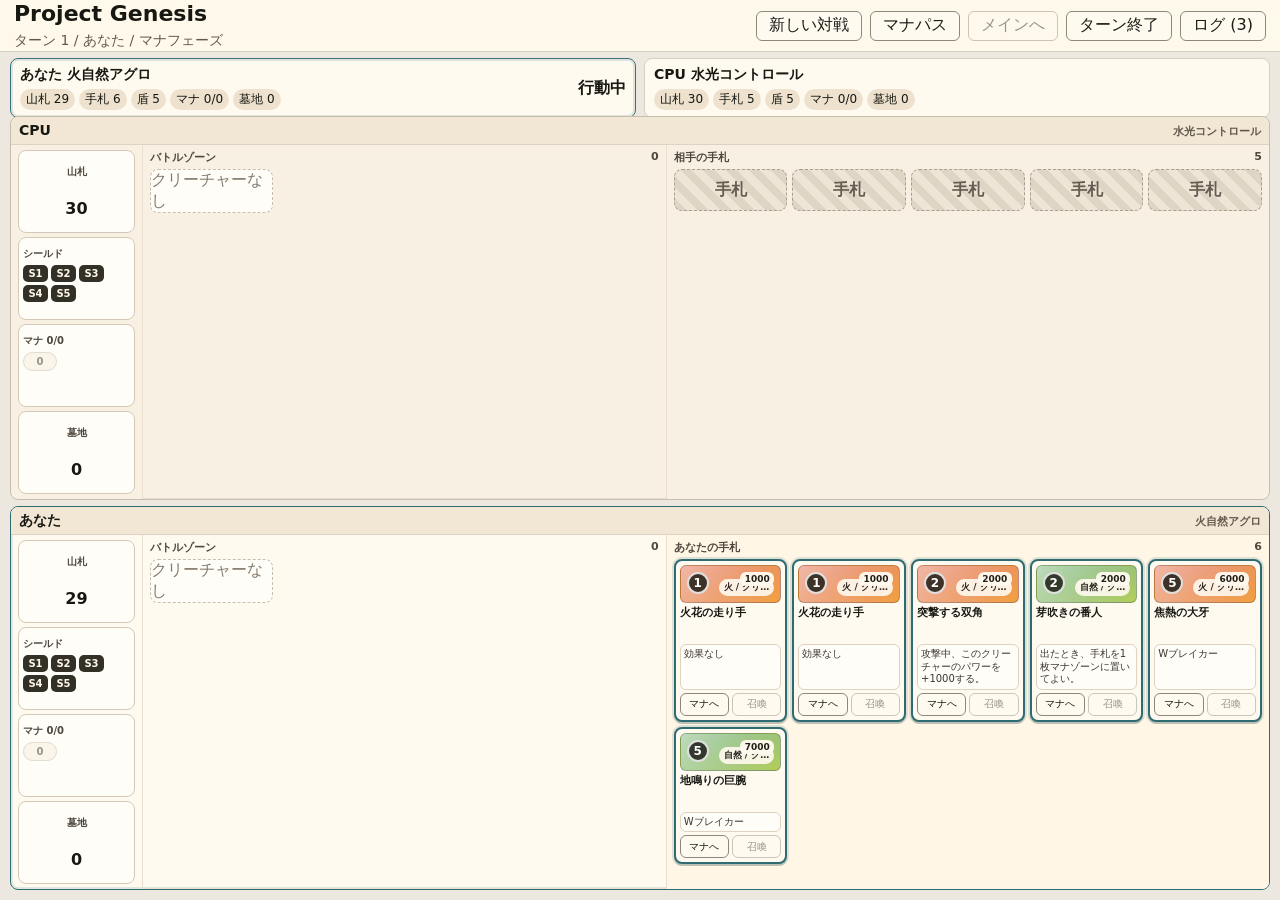
==== app/index.html @ 61343953 "Hide default log and restore attack buttons" ====
<!doctype html>
<html lang="ja">
  <head>
    <meta charset="utf-8" />
    <meta name="viewport" content="width=device-width, initial-scale=1" />
    <title>Project Genesis Prototype</title>
    <link rel="stylesheet" href="/app/styles.css" />
  </head>
  <body>
    <main class="app-shell">
      <header class="topbar">
        <div>
          <h1>Project Genesis</h1>
          <p id="game-status">読み込み中</p>
        </div>
        <div class="topbar-actions">
          <button id="new-game" type="button">新しい対戦</button>
          <button id="skip-mana" type="button">マナパス</button>
          <button id="next-phase" type="button">次のフェーズ</button>
          <button id="end-turn" type="button">ターン終了</button>
          <button id="expand-log" type="button">ログ</button>
        </div>
      </header>

      <section class="scoreboard" id="scoreboard"></section>

      <section class="battlefield" id="battlefield"></section>

    </main>

    <dialog id="choice-dialog">
      <form method="dialog">
        <h2 id="choice-title">選択</h2>
        <div id="choice-list" class="choice-list"></div>
        <menu>
          <button value="cancel">キャンセル</button>
        </menu>
      </form>
    </dialog>

    <dialog id="log-dialog">
      <form method="dialog">
        <h2>ログ</h2>
        <ol id="full-game-log" class="full-game-log"></ol>
        <menu>
          <button id="clear-log" type="button">消す</button>
          <button value="close">閉じる</button>
        </menu>
      </form>
    </dialog>

    <script type="module" src="/app/app.js"></script>
  </body>
</html>
---- app/styles.css ----
:root {
  color-scheme: light;
  font-family:
    "Segoe UI",
    "Yu Gothic UI",
    "Meiryo",
    system-ui,
    sans-serif;
  background: #ece8df;
  color: #171812;
}

* {
  box-sizing: border-box;
}

body {
  margin: 0;
  min-width: 320px;
  height: 100vh;
  overflow: hidden;
}

button {
  min-height: 30px;
  border: 1px solid #8e887b;
  border-radius: 6px;
  background: #fffaf0;
  color: #1c1b17;
  font: inherit;
  cursor: pointer;
}

button:hover {
  background: #efe5d3;
}

button:disabled {
  cursor: not-allowed;
  opacity: 0.45;
}

.app-shell {
  display: grid;
  grid-template-columns: minmax(0, 1fr);
  grid-template-rows: 52px 58px minmax(0, 1fr);
  grid-template-areas:
    "topbar"
    "score"
    "field";
  height: 100vh;
  overflow: hidden;
}

.topbar {
  grid-area: topbar;
  display: flex;
  align-items: center;
  justify-content: space-between;
  gap: 16px;
  padding: 8px 14px;
  border-bottom: 1px solid #d8d0c2;
  background: #fff9ec;
}

.topbar h1 {
  margin: 0;
  font-size: 22px;
  line-height: 1.2;
}

.topbar p {
  margin: 4px 0 0;
  color: #61594d;
  font-size: 14px;
}

.topbar-actions {
  display: flex;
  flex-wrap: wrap;
  gap: 8px;
  justify-content: flex-end;
}

.topbar-actions button {
  padding: 0 12px;
}

.scoreboard {
  grid-area: score;
  display: grid;
  grid-template-columns: repeat(2, minmax(0, 1fr));
  gap: 8px;
  padding: 6px 10px 0;
}

.player-summary {
  display: grid;
  grid-template-columns: 1fr auto;
  gap: 8px;
  align-items: center;
  padding: 7px 9px;
  border: 1px solid #d8d0c2;
  border-radius: 8px;
  background: #fffaf0;
}

.player-summary.active {
  border-color: #3f6f7a;
  box-shadow: inset 0 0 0 2px rgba(63, 111, 122, 0.16);
}

.player-summary h2 {
  margin: 0;
  font-size: 14px;
}

.stats {
  display: flex;
  flex-wrap: wrap;
  gap: 4px;
  margin-top: 5px;
}

.stat {
  padding: 2px 6px;
  border-radius: 999px;
  background: #eee2cf;
  font-size: 12px;
}

.battlefield {
  grid-area: field;
  min-height: 0;
  padding: 6px 10px 10px;
  overflow: hidden;
}

.game-table {
  display: grid;
  grid-template-columns: 1fr;
  grid-template-rows: minmax(0, 1fr) minmax(0, 1fr);
  height: 100%;
  min-height: 0;
  gap: 6px;
}

.duel-area {
  min-height: 0;
  display: grid;
  grid-template-columns: 132px minmax(0, 1fr) minmax(0, 1.15fr);
  grid-template-rows: 28px minmax(0, 1fr);
  border: 1px solid #c8bdab;
  border-radius: 8px;
  background: #fffaf0;
  overflow: hidden;
}

.duel-area.active {
  border-color: #2f6b72;
  box-shadow: inset 0 0 0 2px rgba(47, 107, 114, 0.14);
}

.duel-area.opponent {
  background: #f7f0e3;
}

.duel-area-header {
  grid-column: 1 / -1;
  display: flex;
  align-items: baseline;
  justify-content: space-between;
  gap: 8px;
  padding: 5px 8px;
  border-bottom: 1px solid #ded2c0;
  background: #f2e7d5;
}

.duel-area-header h2 {
  margin: 0;
  font-size: 14px;
}

.duel-area-header span {
  color: #61594d;
  font-size: 11px;
  font-weight: 700;
}

.zone-strip {
  display: grid;
  grid-template-columns: 1fr;
  grid-auto-rows: minmax(0, 1fr);
  gap: 4px;
  padding: 5px 7px;
  border-right: 1px solid #eadfce;
  border-bottom: 0;
}

.pile,
.shield-zone,
.mana-zone {
  min-height: 48px;
  padding: 4px;
  border: 1px solid #d6c8b6;
  border-radius: 8px;
  background: #fffdf8;
}

.pile {
  display: grid;
  place-items: center;
}

.pile strong,
.shield-zone strong,
.mana-zone strong {
  font-size: 10px;
  color: #4e473d;
}

.pile span {
  font-size: 16px;
  font-weight: 900;
}

.shield-row,
.mana-row {
  display: flex;
  flex-wrap: wrap;
  gap: 3px;
  margin-top: 4px;
}

.shield {
  min-width: 25px;
  padding: 3px 4px;
  border-radius: 5px;
  background: #323027;
  color: #fff7e8;
  font-size: 10px;
  font-weight: 900;
  text-align: center;
}

.shield.empty,
.mana-chip.empty {
  opacity: 0.45;
}

.mana-chip {
  max-width: 76px;
  min-width: 34px;
  padding: 3px 5px;
  border: 1px solid #bfb29e;
  border-radius: 999px;
  background: #f5ebd8;
  font-size: 10px;
  font-weight: 900;
  text-align: center;
  overflow: hidden;
  text-overflow: ellipsis;
  white-space: nowrap;
}

.mana-chip.tapped {
  background: #cabda9;
  color: #5e554a;
  transform: rotate(5deg);
}

.battle-lane,
.hand-lane {
  min-height: 0;
  padding: 5px 7px;
}

.battle-lane {
  min-width: 0;
  border-bottom: 1px solid #eadfce;
  border-right: 1px solid #eadfce;
}

.hand-lane {
  min-width: 0;
}

.human .hand-lane {
  background: #fff6e6;
}

.player-board {
  border: 1px solid #d8d0c2;
  border-radius: 8px;
  background: #fffaf0;
  overflow: hidden;
}

.player-board.active {
  border-color: #3f6f7a;
}

.board-header {
  display: flex;
  align-items: center;
  justify-content: space-between;
  gap: 12px;
  padding: 10px 12px;
  border-bottom: 1px solid #e4ded2;
  background: #f4ead8;
}

.board-header h2 {
  margin: 0;
  font-size: 18px;
}

.zone-grid {
  display: grid;
  grid-template-columns: minmax(0, 1.1fr) minmax(0, 1.3fr);
  gap: 12px;
  padding: 12px;
}

.zone {
  min-width: 0;
}

.zone.full {
  grid-column: 1 / -1;
}

.zone-title {
  display: flex;
  justify-content: space-between;
  gap: 8px;
  margin-bottom: 4px;
  color: #4e473d;
  font-size: 11px;
  font-weight: 700;
}

.card-row {
  display: grid;
  grid-template-columns: repeat(auto-fill, minmax(98px, 1fr));
  gap: 5px;
}

.card {
  display: flex;
  flex-direction: column;
  gap: 3px;
  min-height: 128px;
  padding: 4px;
  border: 2px solid #5d564b;
  border-radius: 8px;
  background: #fffaf0;
  box-shadow: 0 2px 0 rgba(36, 32, 26, 0.18);
}

.card.ready {
  border-color: #2f6b72;
  box-shadow:
    0 0 0 2px rgba(47, 107, 114, 0.16),
    0 2px 0 rgba(36, 32, 26, 0.18);
}

.card.attackable {
  cursor: grab;
}

.card.attackable:hover {
  border-color: #b26a22;
}

.card.attackable:active {
  cursor: grabbing;
}

.drop-player {
  outline-offset: -3px;
}

.drop-creature {
  outline: 2px dashed rgba(178, 106, 34, 0.38);
  outline-offset: -4px;
}

.card.selected {
  border-color: #b26a22;
  box-shadow:
    0 0 0 3px rgba(178, 106, 34, 0.2),
    0 2px 0 rgba(36, 32, 26, 0.18);
}

.card.flash,
.mana-chip.flash {
  animation: flash-pop 900ms ease-out;
}

.flash-zone {
  animation: flash-zone 900ms ease-out;
}

@keyframes flash-pop {
  0% {
    box-shadow:
      0 0 0 4px rgba(255, 190, 90, 0.72),
      0 2px 0 rgba(36, 32, 26, 0.18);
    transform: translateY(-2px);
  }
  100% {
    box-shadow: 0 2px 0 rgba(36, 32, 26, 0.18);
    transform: translateY(0);
  }
}

@keyframes flash-zone {
  0% {
    box-shadow: inset 0 0 0 4px rgba(255, 190, 90, 0.62);
  }
  100% {
    box-shadow: inset 0 0 0 0 rgba(255, 190, 90, 0);
  }
}

.card.tapped {
  transform: rotate(2deg);
  background: #e8dfcf;
}

.card.asleep {
  border-style: dashed;
}

.card-visual {
  position: relative;
  min-height: 38px;
  border-radius: 6px;
  border: 1px solid rgba(0, 0, 0, 0.22);
  overflow: hidden;
  background:
    linear-gradient(135deg, rgba(255, 255, 255, 0.5), rgba(255, 255, 255, 0)),
    #ded4c2;
}

.card-visual.fire {
  background:
    linear-gradient(135deg, rgba(255, 244, 228, 0.65), rgba(255, 244, 228, 0)),
    linear-gradient(150deg, #d84b37, #f2a23f);
}

.card-visual.nature {
  background:
    linear-gradient(135deg, rgba(246, 255, 232, 0.7), rgba(246, 255, 232, 0)),
    linear-gradient(150deg, #3f8d58, #b6cf5a);
}

.card-visual.water {
  background:
    linear-gradient(135deg, rgba(235, 250, 255, 0.75), rgba(235, 250, 255, 0)),
    linear-gradient(150deg, #2879b9, #76c4dc);
}

.card-visual.light {
  background:
    linear-gradient(135deg, rgba(255, 255, 245, 0.85), rgba(255, 255, 245, 0)),
    linear-gradient(150deg, #d6b94d, #fff1a3);
}

.cost-orb {
  position: absolute;
  top: 6px;
  left: 6px;
  width: 22px;
  height: 22px;
  display: grid;
  place-items: center;
  border: 2px solid rgba(255, 255, 255, 0.84);
  border-radius: 50%;
  background: rgba(23, 24, 18, 0.82);
  color: #fff;
  font-size: 12px;
  font-weight: 900;
}

.card-type {
  position: absolute;
  right: 6px;
  bottom: 6px;
  padding: 2px 5px;
  border-radius: 999px;
  background: rgba(255, 250, 240, 0.9);
  color: #29231d;
  font-size: 9px;
  font-weight: 800;
  max-width: calc(100% - 44px);
  overflow: hidden;
  text-overflow: ellipsis;
  white-space: nowrap;
}

.power-box,
.spell-mark {
  position: absolute;
  right: 6px;
  top: 6px;
  min-width: 34px;
  padding: 2px 4px;
  border-radius: 6px;
  background: rgba(255, 250, 240, 0.94);
  color: #211d18;
  font-size: 9px;
  font-weight: 900;
  text-align: center;
}

.card-back {
  min-height: 42px;
  display: grid;
  place-items: center;
  border: 1px dashed #a79f92;
  border-radius: 8px;
  background:
    repeating-linear-gradient(45deg, #dfd5c4 0 8px, #eee5d7 8px 16px);
  color: #655d52;
  font-weight: 700;
}

.card-name {
  min-height: 18px;
  font-size: 11px;
  font-weight: 800;
  line-height: 1.2;
}

.card-status {
  min-height: 14px;
  display: flex;
  flex-wrap: wrap;
  gap: 4px;
}

.card-status span {
  padding: 1px 4px;
  border-radius: 999px;
  background: #2f6b72;
  color: #fff;
  font-size: 9px;
  font-weight: 800;
}

.card-meta {
  display: flex;
  flex-wrap: wrap;
  gap: 4px;
}

.badge {
  padding: 2px 6px;
  border-radius: 999px;
  background: #e9decc;
  font-size: 11px;
}

.badge.fire {
  background: #f6c5b6;
}

.badge.nature {
  background: #cfe5bd;
}

.badge.water {
  background: #c6def1;
}

.badge.light {
  background: #eee6b4;
}

.card-text {
  flex: 1;
  color: #3b352d;
  font-size: 10px;
  line-height: 1.25;
  padding: 3px;
  border: 1px solid #ded2c0;
  border-radius: 6px;
  background: #fffdf8;
}

.card-actions {
  display: grid;
  grid-template-columns: repeat(auto-fit, minmax(44px, 1fr));
  gap: 3px;
}

.card-actions button {
  min-height: 23px;
  padding: 0 4px;
  font-size: 10px;
}

.compact-zone {
  display: flex;
  flex-wrap: wrap;
  gap: 6px;
}

.mini-card {
  min-width: 54px;
  min-height: 42px;
  display: grid;
  place-items: center;
  padding: 5px;
  border: 1px solid #bdb4a4;
  border-radius: 6px;
  background: #fff8e9;
  font-size: 11px;
  text-align: center;
}

.mini-card.tapped {
  background: #ded6c8;
  transform: rotate(4deg);
}

.empty-zone {
  min-height: 40px;
  display: grid;
  place-items: center;
  border: 1px dashed #cabda9;
  border-radius: 8px;
  color: #84796a;
  background: #fffdf8;
}

dialog {
  width: min(620px, calc(100vw - 24px));
  border: 1px solid #bdb4a4;
  border-radius: 8px;
  padding: 16px;
  background: #fffaf0;
}

dialog::backdrop {
  background: rgba(28, 27, 23, 0.35);
}

dialog h2 {
  margin: 0 0 12px;
}

.full-game-log {
  max-height: min(60vh, 520px);
  margin: 0;
  padding: 12px 12px 12px 32px;
  overflow: auto;
  border: 1px solid #ded2c0;
  border-radius: 8px;
  background: #fffdf8;
  font-size: 13px;
  line-height: 1.5;
}

.full-game-log li {
  margin-bottom: 8px;
}

.choice-list {
  display: grid;
  gap: 8px;
}

.choice-list button {
  min-height: 44px;
  padding: 8px 10px;
  text-align: left;
}

menu {
  display: flex;
  justify-content: flex-end;
  margin: 16px 0 0;
  padding: 0;
}

@media (max-width: 980px) {
  .app-shell {
    grid-template-columns: 1fr;
    grid-template-areas:
      "topbar"
      "score"
      "field";
  }

  .zone-strip,
  .game-table {
    grid-template-columns: 1fr;
  }
}

@media (max-width: 720px) {
  .topbar {
    align-items: flex-start;
    flex-direction: column;
  }

  .scoreboard,
  .zone-grid {
    grid-template-columns: 1fr;
  }
}
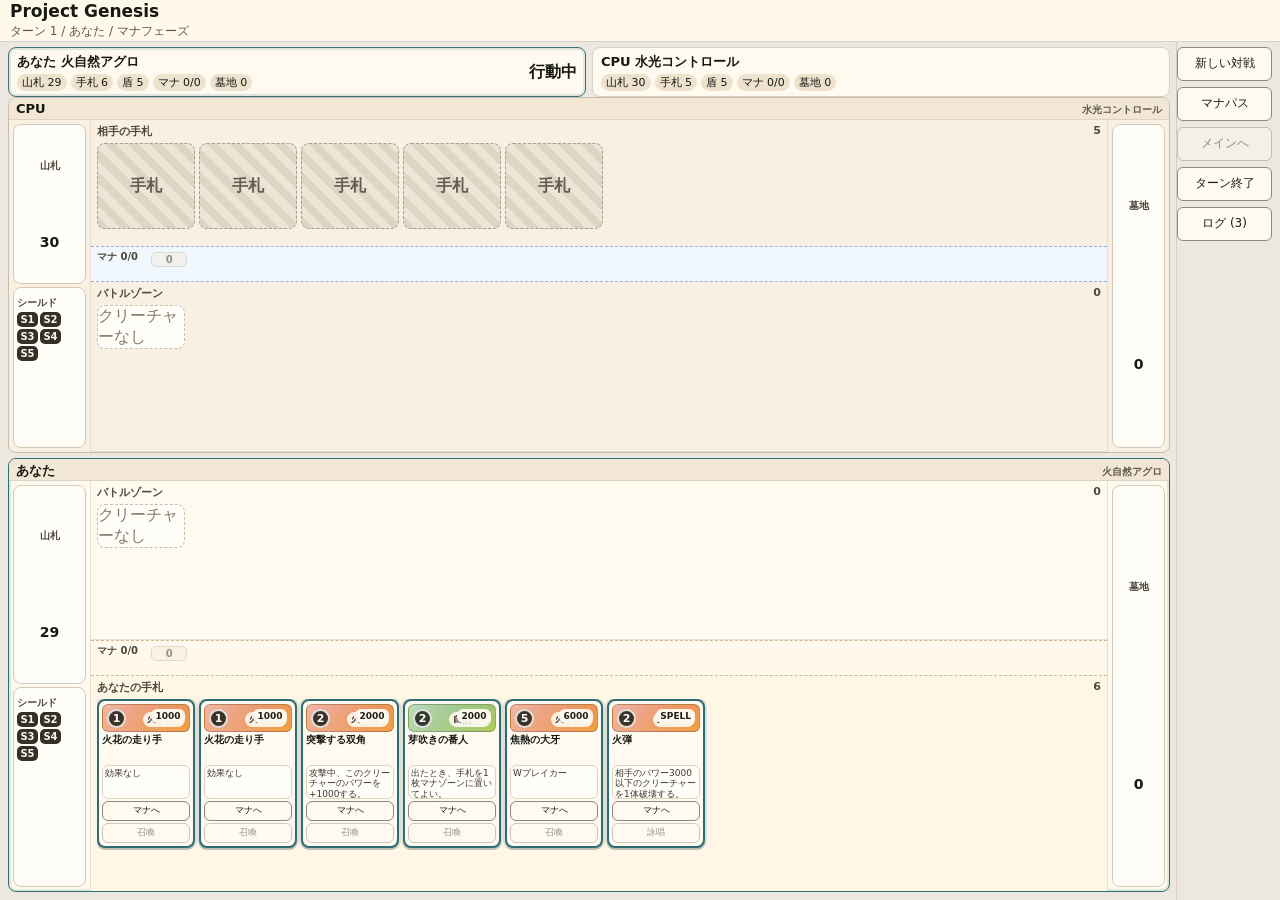
==== commit e87a2be7: "Move action controls to side panel" ====
--- a/app/index.html
+++ b/app/index.html
@@ -13,19 +13,19 @@
           <h1>Project Genesis</h1>
           <p id="game-status">読み込み中</p>
         </div>
-        <div class="topbar-actions">
-          <button id="new-game" type="button">新しい対戦</button>
-          <button id="skip-mana" type="button">マナパス</button>
-          <button id="next-phase" type="button">次のフェーズ</button>
-          <button id="end-turn" type="button">ターン終了</button>
-          <button id="expand-log" type="button">ログ</button>
-        </div>
       </header>
 
       <section class="scoreboard" id="scoreboard"></section>
 
+      <aside class="topbar-actions" aria-label="ゲーム操作">
+        <button id="new-game" type="button">新しい対戦</button>
+        <button id="skip-mana" type="button">マナパス</button>
+        <button id="next-phase" type="button">次のフェーズ</button>
+        <button id="end-turn" type="button">ターン終了</button>
+        <button id="expand-log" type="button">ログ</button>
+      </aside>
+
       <section class="battlefield" id="battlefield"></section>
-
     </main>
 
     <dialog id="choice-dialog">
--- a/app/styles.css
+++ b/app/styles.css
@@ -17,12 +17,12 @@
 body {
   margin: 0;
   min-width: 320px;
-  height: 100vh;
-  overflow: hidden;
+  min-height: 100vh;
+  overflow: auto;
 }
 
 button {
-  min-height: 30px;
+  min-height: 26px;
   border: 1px solid #8e887b;
   border-radius: 6px;
   background: #fffaf0;
@@ -42,13 +42,14 @@
 
 .app-shell {
   display: grid;
-  grid-template-columns: minmax(0, 1fr);
-  grid-template-rows: 52px 58px minmax(0, 1fr);
+  grid-template-columns: minmax(0, 1fr) 104px;
+  grid-template-rows: 42px 50px minmax(0, 1fr);
   grid-template-areas:
-    "topbar"
-    "score"
-    "field";
+    "topbar topbar"
+    "score controls"
+    "field controls";
   height: 100vh;
+  min-height: 640px;
   overflow: hidden;
 }
 
@@ -56,42 +57,49 @@
   grid-area: topbar;
   display: flex;
   align-items: center;
-  justify-content: space-between;
-  gap: 16px;
-  padding: 8px 14px;
+  justify-content: flex-start;
+  gap: 10px;
+  padding: 5px 10px;
   border-bottom: 1px solid #d8d0c2;
   background: #fff9ec;
 }
 
 .topbar h1 {
   margin: 0;
-  font-size: 22px;
+  font-size: 17px;
   line-height: 1.2;
 }
 
 .topbar p {
-  margin: 4px 0 0;
+  margin: 1px 0 0;
   color: #61594d;
-  font-size: 14px;
+  font-size: 12px;
 }
 
 .topbar-actions {
-  display: flex;
-  flex-wrap: wrap;
-  gap: 8px;
-  justify-content: flex-end;
+  grid-area: controls;
+  display: flex;
+  flex-direction: column;
+  gap: 6px;
+  align-self: stretch;
+  padding: 5px 8px 8px 0;
+  border-left: 1px solid #d8d0c2;
 }
 
 .topbar-actions button {
-  padding: 0 12px;
+  width: 100%;
+  min-height: 34px;
+  padding: 0 6px;
+  font-size: 12px;
+  line-height: 1.15;
 }
 
 .scoreboard {
   grid-area: score;
   display: grid;
   grid-template-columns: repeat(2, minmax(0, 1fr));
-  gap: 8px;
-  padding: 6px 10px 0;
+  gap: 6px;
+  padding: 5px 6px 0 8px;
 }
 
 .player-summary {
@@ -99,7 +107,7 @@
   grid-template-columns: 1fr auto;
   gap: 8px;
   align-items: center;
-  padding: 7px 9px;
+  padding: 5px 8px;
   border: 1px solid #d8d0c2;
   border-radius: 8px;
   background: #fffaf0;
@@ -112,44 +120,49 @@
 
 .player-summary h2 {
   margin: 0;
-  font-size: 14px;
+  font-size: 13px;
 }
 
 .stats {
   display: flex;
   flex-wrap: wrap;
   gap: 4px;
-  margin-top: 5px;
+  margin-top: 3px;
 }
 
 .stat {
-  padding: 2px 6px;
+  padding: 1px 5px;
   border-radius: 999px;
   background: #eee2cf;
-  font-size: 12px;
+  font-size: 11px;
 }
 
 .battlefield {
   grid-area: field;
   min-height: 0;
-  padding: 6px 10px 10px;
+  padding: 5px 6px 8px 8px;
   overflow: hidden;
 }
 
 .game-table {
   display: grid;
   grid-template-columns: 1fr;
-  grid-template-rows: minmax(0, 1fr) minmax(0, 1fr);
+  grid-template-rows: minmax(0, 0.9fr) minmax(0, 1.1fr);
   height: 100%;
   min-height: 0;
-  gap: 6px;
+  gap: 5px;
 }
 
 .duel-area {
   min-height: 0;
   display: grid;
-  grid-template-columns: 132px minmax(0, 1fr) minmax(0, 1.15fr);
-  grid-template-rows: 28px minmax(0, 1fr);
+  grid-template-columns: 82px minmax(0, 1fr) 62px;
+  grid-template-rows: 22px minmax(0, 1fr) 36px minmax(0, 1.35fr);
+  grid-template-areas:
+    "header header header"
+    "left battle right"
+    "left mana right"
+    "left hand right";
   border: 1px solid #c8bdab;
   border-radius: 8px;
   background: #fffaf0;
@@ -166,42 +179,60 @@
 }
 
 .duel-area-header {
+  grid-area: header;
   grid-column: 1 / -1;
   display: flex;
   align-items: baseline;
   justify-content: space-between;
   gap: 8px;
-  padding: 5px 8px;
+  padding: 3px 7px;
   border-bottom: 1px solid #ded2c0;
   background: #f2e7d5;
 }
 
 .duel-area-header h2 {
   margin: 0;
-  font-size: 14px;
+  font-size: 13px;
 }
 
 .duel-area-header span {
   color: #61594d;
-  font-size: 11px;
+  font-size: 10px;
   font-weight: 700;
 }
 
-.zone-strip {
+.opponent {
+  grid-template-areas:
+    "header header header"
+    "left hand right"
+    "left mana right"
+    "left battle right";
+}
+
+.side-zone {
   display: grid;
   grid-template-columns: 1fr;
   grid-auto-rows: minmax(0, 1fr);
-  gap: 4px;
-  padding: 5px 7px;
+  gap: 3px;
+  padding: 4px;
+  min-height: 0;
+}
+
+.deck-shield-zone {
+  grid-area: left;
   border-right: 1px solid #eadfce;
   border-bottom: 0;
 }
 
+.grave-side-zone {
+  grid-area: right;
+  border-left: 1px solid #eadfce;
+}
+
 .pile,
-.shield-zone,
-.mana-zone {
-  min-height: 48px;
-  padding: 4px;
+.shield-zone {
+  min-height: 0;
+  padding: 3px;
   border: 1px solid #d6c8b6;
   border-radius: 8px;
   background: #fffdf8;
@@ -220,7 +251,7 @@
 }
 
 .pile span {
-  font-size: 16px;
+  font-size: 14px;
   font-weight: 900;
 }
 
@@ -228,13 +259,13 @@
 .mana-row {
   display: flex;
   flex-wrap: wrap;
-  gap: 3px;
-  margin-top: 4px;
+  gap: 2px;
+  margin-top: 2px;
 }
 
 .shield {
-  min-width: 25px;
-  padding: 3px 4px;
+  min-width: 21px;
+  padding: 2px 3px;
   border-radius: 5px;
   background: #323027;
   color: #fff7e8;
@@ -249,11 +280,11 @@
 }
 
 .mana-chip {
-  max-width: 76px;
-  min-width: 34px;
-  padding: 3px 5px;
+  max-width: 74px;
+  min-width: 36px;
+  padding: 1px 4px;
   border: 1px solid #bfb29e;
-  border-radius: 999px;
+  border-radius: 5px;
   background: #f5ebd8;
   font-size: 10px;
   font-weight: 900;
@@ -263,26 +294,92 @@
   white-space: nowrap;
 }
 
+.mana-chip b {
+  display: inline-grid;
+  place-items: center;
+  width: 14px;
+  height: 14px;
+  margin-right: 2px;
+  border-radius: 50%;
+  background: rgba(23, 24, 18, 0.78);
+  color: #fff;
+  font-size: 10px;
+}
+
+.mana-chip.fire {
+  border-color: #b9412f;
+  background: #ffd8cf;
+}
+
+.mana-chip.nature {
+  border-color: #3d8b52;
+  background: #dff2d0;
+}
+
+.mana-chip.water {
+  border-color: #2879b9;
+  background: #d7edf8;
+}
+
+.mana-chip.light {
+  border-color: #b89d32;
+  background: #fff1b9;
+}
+
 .mana-chip.tapped {
-  background: #cabda9;
-  color: #5e554a;
+  opacity: 0.62;
   transform: rotate(5deg);
 }
 
 .battle-lane,
 .hand-lane {
   min-height: 0;
-  padding: 5px 7px;
+  padding: 4px 6px;
 }
 
 .battle-lane {
+  grid-area: battle;
   min-width: 0;
   border-bottom: 1px solid #eadfce;
-  border-right: 1px solid #eadfce;
 }
 
 .hand-lane {
+  grid-area: hand;
   min-width: 0;
+}
+
+.mana-zone {
+  grid-area: mana;
+  min-width: 0;
+  min-height: 0;
+  padding: 3px 6px;
+  border-top: 1px dashed #d2b58e;
+  border-bottom: 1px dashed #d2b58e;
+  background: #fff9ed;
+}
+
+.opponent .mana-zone {
+  background: #f1f7ff;
+  border-top-color: #94b3d8;
+  border-bottom-color: #94b3d8;
+}
+
+.mana-zone strong {
+  display: inline-block;
+  margin-right: 8px;
+  color: #4e473d;
+  font-size: 10px;
+  vertical-align: top;
+}
+
+.mana-zone .mana-row {
+  display: inline-flex;
+  flex-wrap: nowrap;
+  width: calc(100% - 84px);
+  max-height: 26px;
+  overflow-x: auto;
+  overflow-y: hidden;
+  vertical-align: top;
 }
 
 .human .hand-lane {
@@ -342,16 +439,35 @@
 
 .card-row {
   display: grid;
-  grid-template-columns: repeat(auto-fill, minmax(98px, 1fr));
-  gap: 5px;
+  grid-template-columns: repeat(auto-fill, minmax(86px, 1fr));
+  gap: 4px;
+}
+
+.hand-row {
+  display: flex;
+  flex-wrap: nowrap;
+  overflow-x: auto;
+  overflow-y: hidden;
+  padding-bottom: 2px;
+}
+
+.hand-row .card,
+.hand-row .card-back {
+  flex: 0 0 98px;
+}
+
+.battle-row {
+  align-content: start;
+  max-height: 100%;
+  overflow: hidden;
 }
 
 .card {
   display: flex;
   flex-direction: column;
-  gap: 3px;
-  min-height: 128px;
-  padding: 4px;
+  gap: 2px;
+  min-height: 108px;
+  padding: 3px;
   border: 2px solid #5d564b;
   border-radius: 8px;
   background: #fffaf0;
@@ -435,7 +551,7 @@
 
 .card-visual {
   position: relative;
-  min-height: 38px;
+  min-height: 28px;
   border-radius: 6px;
   border: 1px solid rgba(0, 0, 0, 0.22);
   overflow: hidden;
@@ -470,25 +586,25 @@
 
 .cost-orb {
   position: absolute;
-  top: 6px;
-  left: 6px;
-  width: 22px;
-  height: 22px;
+  top: 4px;
+  left: 4px;
+  width: 19px;
+  height: 19px;
   display: grid;
   place-items: center;
   border: 2px solid rgba(255, 255, 255, 0.84);
   border-radius: 50%;
   background: rgba(23, 24, 18, 0.82);
   color: #fff;
-  font-size: 12px;
+  font-size: 11px;
   font-weight: 900;
 }
 
 .card-type {
   position: absolute;
-  right: 6px;
-  bottom: 6px;
-  padding: 2px 5px;
+  right: 4px;
+  bottom: 4px;
+  padding: 1px 4px;
   border-radius: 999px;
   background: rgba(255, 250, 240, 0.9);
   color: #29231d;
@@ -503,8 +619,8 @@
 .power-box,
 .spell-mark {
   position: absolute;
-  right: 6px;
-  top: 6px;
+  right: 4px;
+  top: 4px;
   min-width: 34px;
   padding: 2px 4px;
   border-radius: 6px;
@@ -516,7 +632,7 @@
 }
 
 .card-back {
-  min-height: 42px;
+  min-height: 86px;
   display: grid;
   place-items: center;
   border: 1px dashed #a79f92;
@@ -528,14 +644,14 @@
 }
 
 .card-name {
-  min-height: 18px;
-  font-size: 11px;
+  min-height: 15px;
+  font-size: 10px;
   font-weight: 800;
   line-height: 1.2;
 }
 
 .card-status {
-  min-height: 14px;
+  min-height: 12px;
   display: flex;
   flex-wrap: wrap;
   gap: 4px;
@@ -582,9 +698,11 @@
 .card-text {
   flex: 1;
   color: #3b352d;
-  font-size: 10px;
-  line-height: 1.25;
-  padding: 3px;
+  max-height: 34px;
+  overflow: hidden;
+  font-size: 9px;
+  line-height: 1.18;
+  padding: 2px;
   border: 1px solid #ded2c0;
   border-radius: 6px;
   background: #fffdf8;
@@ -593,13 +711,13 @@
 .card-actions {
   display: grid;
   grid-template-columns: repeat(auto-fit, minmax(44px, 1fr));
-  gap: 3px;
+  gap: 2px;
 }
 
 .card-actions button {
-  min-height: 23px;
-  padding: 0 4px;
-  font-size: 10px;
+  min-height: 20px;
+  padding: 0 3px;
+  font-size: 9px;
 }
 
 .compact-zone {
@@ -627,7 +745,7 @@
 }
 
 .empty-zone {
-  min-height: 40px;
+  min-height: 30px;
   display: grid;
   place-items: center;
   border: 1px dashed #cabda9;
@@ -688,25 +806,49 @@
 
 @media (max-width: 980px) {
   .app-shell {
+    grid-template-columns: minmax(0, 1fr) 96px;
+    grid-template-areas:
+      "topbar topbar"
+      "score controls"
+      "field controls";
+  }
+
+  .game-table {
     grid-template-columns: 1fr;
+  }
+}
+
+@media (max-width: 720px) {
+  .app-shell {
+    grid-template-columns: 1fr;
+    grid-template-rows: auto auto auto minmax(0, 1fr);
     grid-template-areas:
       "topbar"
+      "controls"
       "score"
       "field";
-  }
-
-  .zone-strip,
-  .game-table {
-    grid-template-columns: 1fr;
-  }
-}
-
-@media (max-width: 720px) {
+    height: auto;
+    overflow: visible;
+  }
+
   .topbar {
     align-items: flex-start;
     flex-direction: column;
   }
 
+  .topbar-actions {
+    flex-direction: row;
+    flex-wrap: wrap;
+    padding: 5px 8px 0;
+    border-left: 0;
+    border-bottom: 1px solid #d8d0c2;
+  }
+
+  .topbar-actions button {
+    flex: 1 1 92px;
+    min-height: 30px;
+  }
+
   .scoreboard,
   .zone-grid {
     grid-template-columns: 1fr;
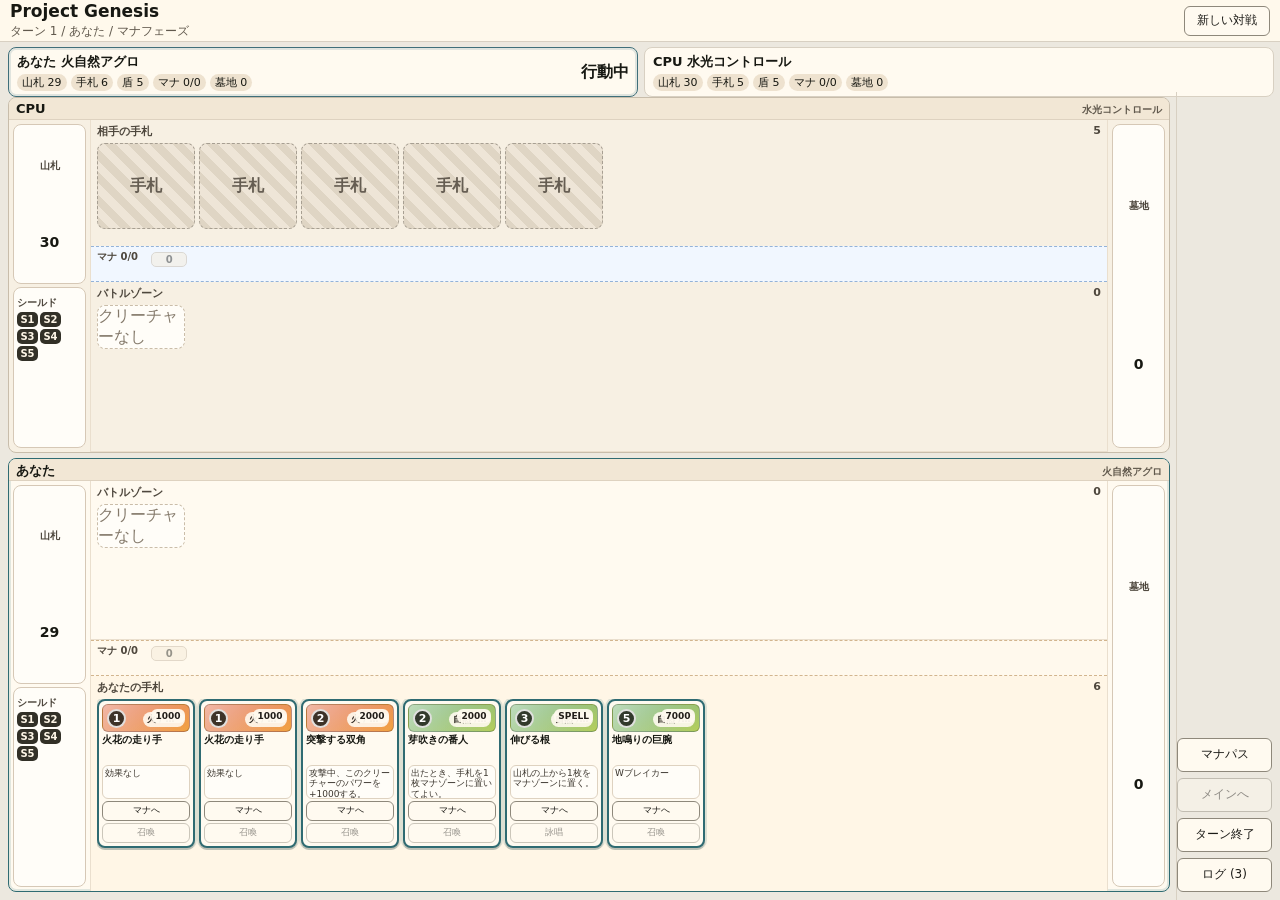
==== commit 5b70a78b: "Place turn controls beside player field" ====
--- a/app/index.html
+++ b/app/index.html
@@ -13,12 +13,12 @@
           <h1>Project Genesis</h1>
           <p id="game-status">読み込み中</p>
         </div>
+        <button id="new-game" class="header-action" type="button">新しい対戦</button>
       </header>
 
       <section class="scoreboard" id="scoreboard"></section>
 
       <aside class="topbar-actions" aria-label="ゲーム操作">
-        <button id="new-game" type="button">新しい対戦</button>
         <button id="skip-mana" type="button">マナパス</button>
         <button id="next-phase" type="button">次のフェーズ</button>
         <button id="end-turn" type="button">ターン終了</button>
--- a/app/styles.css
+++ b/app/styles.css
@@ -46,7 +46,7 @@
   grid-template-rows: 42px 50px minmax(0, 1fr);
   grid-template-areas:
     "topbar topbar"
-    "score controls"
+    "score score"
     "field controls";
   height: 100vh;
   min-height: 640px;
@@ -57,13 +57,19 @@
   grid-area: topbar;
   display: flex;
   align-items: center;
-  justify-content: flex-start;
+  justify-content: space-between;
   gap: 10px;
   padding: 5px 10px;
   border-bottom: 1px solid #d8d0c2;
   background: #fff9ec;
 }
 
+.header-action {
+  min-height: 30px;
+  padding: 0 12px;
+  font-size: 12px;
+}
+
 .topbar h1 {
   margin: 0;
   font-size: 17px;
@@ -82,6 +88,7 @@
   flex-direction: column;
   gap: 6px;
   align-self: stretch;
+  justify-content: flex-end;
   padding: 5px 8px 8px 0;
   border-left: 1px solid #d8d0c2;
 }
@@ -809,7 +816,7 @@
     grid-template-columns: minmax(0, 1fr) 96px;
     grid-template-areas:
       "topbar topbar"
-      "score controls"
+      "score score"
       "field controls";
   }
 
@@ -832,8 +839,8 @@
   }
 
   .topbar {
-    align-items: flex-start;
-    flex-direction: column;
+    align-items: center;
+    flex-direction: row;
   }
 
   .topbar-actions {
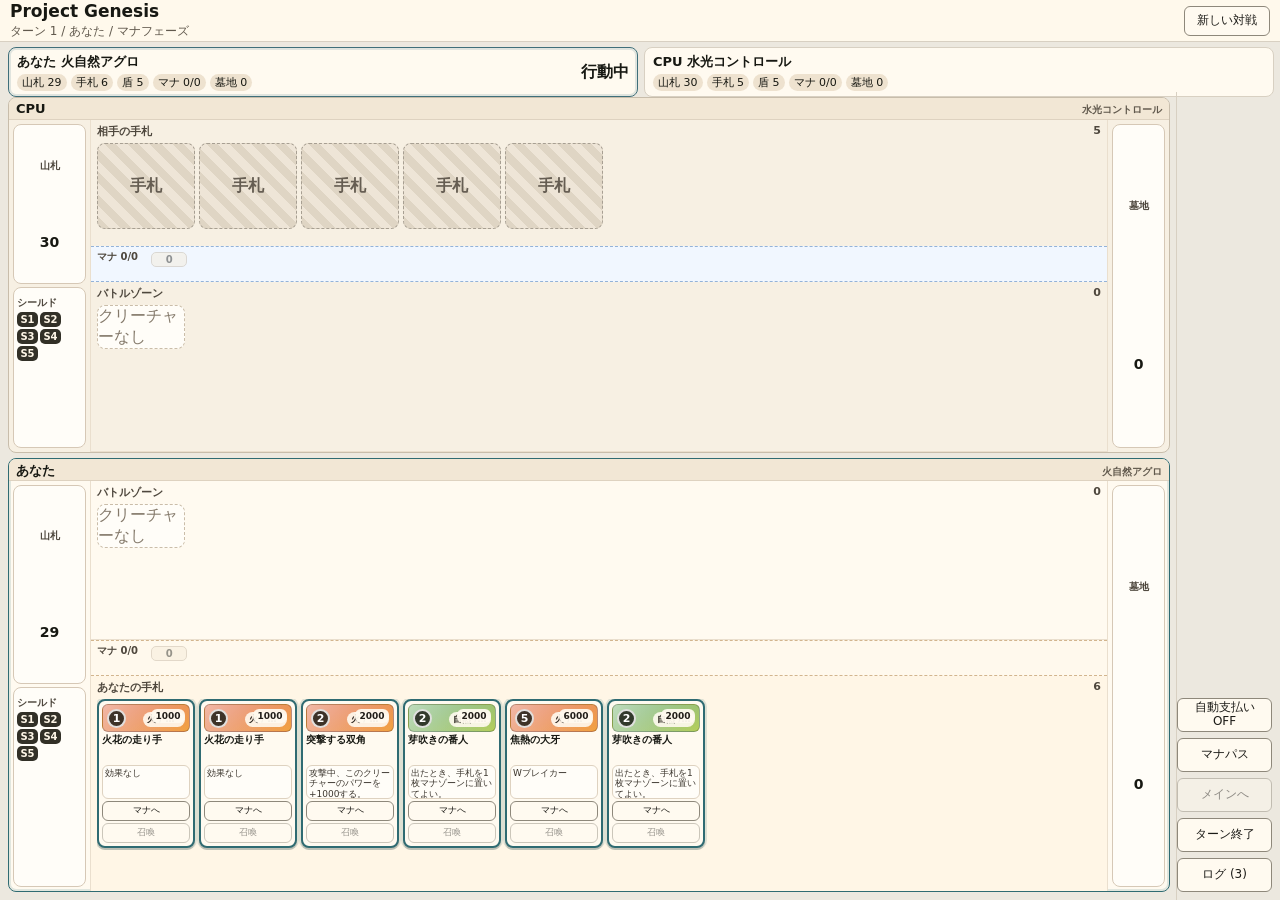
==== commit 19216523: "Add auto payment toggle and result overlay" ====
--- a/app/index.html
+++ b/app/index.html
@@ -19,6 +19,7 @@
       <section class="scoreboard" id="scoreboard"></section>
 
       <aside class="topbar-actions" aria-label="ゲーム操作">
+        <button id="auto-pay" type="button" aria-pressed="false">自動支払い OFF</button>
         <button id="skip-mana" type="button">マナパス</button>
         <button id="next-phase" type="button">次のフェーズ</button>
         <button id="end-turn" type="button">ターン終了</button>
--- a/app/styles.css
+++ b/app/styles.css
@@ -101,6 +101,13 @@
   line-height: 1.15;
 }
 
+.topbar-actions button.active {
+  border-color: #2f6b72;
+  background: #d9f1ee;
+  box-shadow: inset 0 0 0 2px rgba(47, 107, 114, 0.18);
+  font-weight: 800;
+}
+
 .scoreboard {
   grid-area: score;
   display: grid;
@@ -152,12 +159,50 @@
 }
 
 .game-table {
+  position: relative;
   display: grid;
   grid-template-columns: 1fr;
   grid-template-rows: minmax(0, 0.9fr) minmax(0, 1.1fr);
   height: 100%;
   min-height: 0;
   gap: 5px;
+}
+
+.result-overlay {
+  position: absolute;
+  inset: 50% auto auto 50%;
+  z-index: 10;
+  display: grid;
+  place-items: center;
+  min-width: min(360px, calc(100% - 32px));
+  padding: 28px 34px;
+  border: 3px solid rgba(255, 255, 255, 0.86);
+  border-radius: 12px;
+  box-shadow: 0 20px 70px rgba(26, 21, 18, 0.32);
+  transform: translate(-50%, -50%);
+  text-align: center;
+}
+
+.result-overlay strong {
+  font-size: 46px;
+  line-height: 1;
+  letter-spacing: 0;
+}
+
+.result-overlay span {
+  margin-top: 10px;
+  font-size: 14px;
+  font-weight: 800;
+}
+
+.result-overlay.win {
+  background: linear-gradient(135deg, #ffd1d8, #f05a78);
+  color: #381017;
+}
+
+.result-overlay.lose {
+  background: linear-gradient(135deg, #d7f4ff, #4aa3d8);
+  color: #092336;
 }
 
 .duel-area {
@@ -289,6 +334,7 @@
 .mana-chip {
   max-width: 74px;
   min-width: 36px;
+  min-height: 0;
   padding: 1px 4px;
   border: 1px solid #bfb29e;
   border-radius: 5px;
@@ -299,6 +345,26 @@
   overflow: hidden;
   text-overflow: ellipsis;
   white-space: nowrap;
+}
+
+button.mana-chip {
+  cursor: pointer;
+  line-height: 1.2;
+}
+
+.mana-chip.payable {
+  box-shadow: 0 0 0 2px rgba(47, 107, 114, 0.22);
+}
+
+.mana-chip.selected {
+  outline: 2px solid #2f6b72;
+  outline-offset: -2px;
+}
+
+.mana-cancel {
+  min-height: 20px;
+  padding: 0 6px;
+  font-size: 10px;
 }
 
 .mana-chip b {
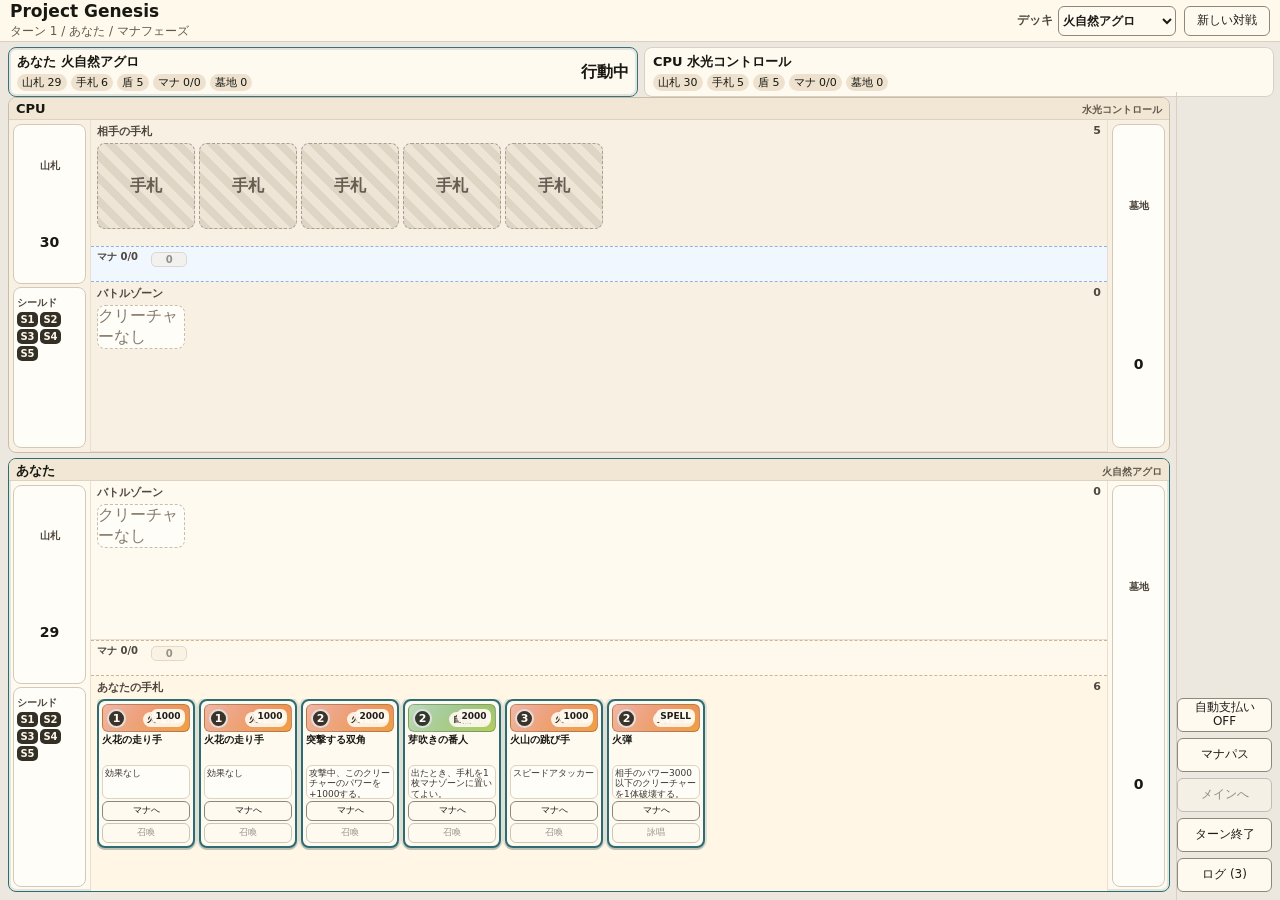
==== commit 67f0e5f9: "Show blocker badges and deck selector" ====
--- a/app/index.html
+++ b/app/index.html
@@ -13,7 +13,16 @@
           <h1>Project Genesis</h1>
           <p id="game-status">読み込み中</p>
         </div>
-        <button id="new-game" class="header-action" type="button">新しい対戦</button>
+        <div class="header-controls">
+          <label>
+            デッキ
+            <select id="deck-select">
+              <option value="0">火自然アグロ</option>
+              <option value="1">水光コントロール</option>
+            </select>
+          </label>
+          <button id="new-game" class="header-action" type="button">新しい対戦</button>
+        </div>
       </header>
 
       <section class="scoreboard" id="scoreboard"></section>
--- a/app/styles.css
+++ b/app/styles.css
@@ -68,6 +68,30 @@
   min-height: 30px;
   padding: 0 12px;
   font-size: 12px;
+}
+
+.header-controls {
+  display: flex;
+  align-items: center;
+  gap: 8px;
+}
+
+.header-controls label {
+  display: flex;
+  align-items: center;
+  gap: 5px;
+  color: #4f463c;
+  font-size: 12px;
+  font-weight: 800;
+}
+
+.header-controls select {
+  min-height: 30px;
+  border: 1px solid #8e887b;
+  border-radius: 6px;
+  background: #fffaf0;
+  color: #1c1b17;
+  font: inherit;
 }
 
 .topbar h1 {
@@ -673,6 +697,23 @@
   font-weight: 900;
 }
 
+.blocker-mark {
+  position: absolute;
+  left: 4px;
+  bottom: 4px;
+  width: 18px;
+  height: 18px;
+  display: grid;
+  place-items: center;
+  border: 2px solid rgba(255, 255, 255, 0.9);
+  border-radius: 50%;
+  background: #1d8dff;
+  color: #fff;
+  font-size: 10px;
+  font-weight: 900;
+  box-shadow: 0 1px 4px rgba(10, 40, 80, 0.35);
+}
+
 .card-type {
   position: absolute;
   right: 4px;
@@ -909,6 +950,11 @@
     flex-direction: row;
   }
 
+  .header-controls {
+    flex-wrap: wrap;
+    justify-content: flex-end;
+  }
+
   .topbar-actions {
     flex-direction: row;
     flex-wrap: wrap;
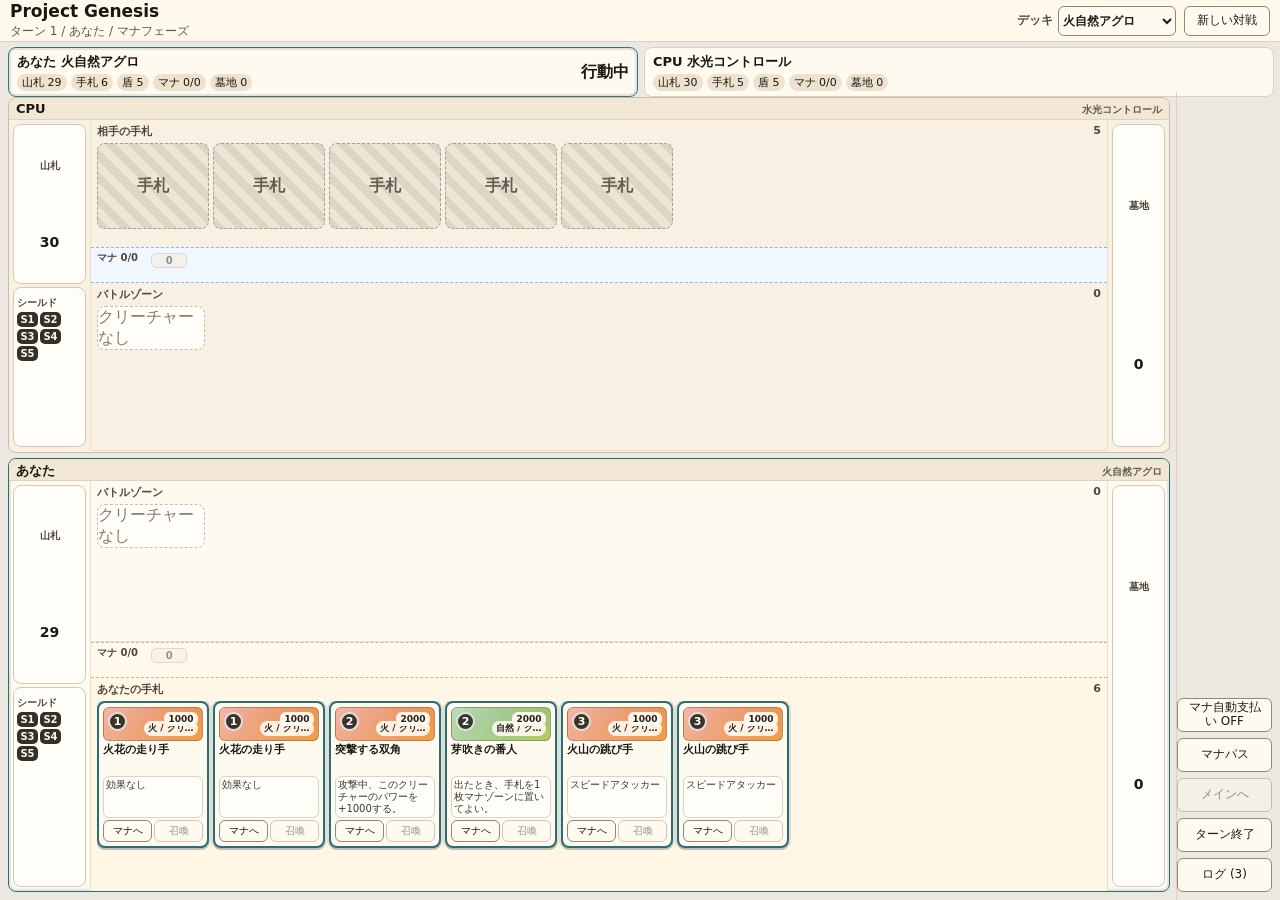
==== commit 90342bad: "Improve card readability" ====
--- a/app/index.html
+++ b/app/index.html
@@ -28,7 +28,7 @@
       <section class="scoreboard" id="scoreboard"></section>
 
       <aside class="topbar-actions" aria-label="ゲーム操作">
-        <button id="auto-pay" type="button" aria-pressed="false">自動支払い OFF</button>
+        <button id="auto-pay" type="button" aria-pressed="false">マナ自動支払い OFF</button>
         <button id="skip-mana" type="button">マナパス</button>
         <button id="next-phase" type="button">次のフェーズ</button>
         <button id="end-turn" type="button">ターン終了</button>
--- a/app/styles.css
+++ b/app/styles.css
@@ -233,7 +233,7 @@
   min-height: 0;
   display: grid;
   grid-template-columns: 82px minmax(0, 1fr) 62px;
-  grid-template-rows: 22px minmax(0, 1fr) 36px minmax(0, 1.35fr);
+  grid-template-rows: 22px minmax(0, 1.1fr) 36px minmax(0, 1.45fr);
   grid-template-areas:
     "header header header"
     "left battle right"
@@ -536,7 +536,7 @@
 
 .card-row {
   display: grid;
-  grid-template-columns: repeat(auto-fill, minmax(86px, 1fr));
+  grid-template-columns: repeat(auto-fill, minmax(104px, 1fr));
   gap: 4px;
 }
 
@@ -550,7 +550,7 @@
 
 .hand-row .card,
 .hand-row .card-back {
-  flex: 0 0 98px;
+  flex: 0 0 112px;
 }
 
 .battle-row {
@@ -563,8 +563,8 @@
   display: flex;
   flex-direction: column;
   gap: 2px;
-  min-height: 108px;
-  padding: 3px;
+  min-height: 124px;
+  padding: 4px;
   border: 2px solid #5d564b;
   border-radius: 8px;
   background: #fffaf0;
@@ -638,7 +638,12 @@
 }
 
 .card.tapped {
-  transform: rotate(2deg);
+  transform: rotate(90deg) scale(0.72);
+  background: #e8dfcf;
+}
+
+.choice-card.tapped {
+  transform: rotate(90deg) scale(0.72);
   background: #e8dfcf;
 }
 
@@ -648,7 +653,7 @@
 
 .card-visual {
   position: relative;
-  min-height: 28px;
+  min-height: 34px;
   border-radius: 6px;
   border: 1px solid rgba(0, 0, 0, 0.22);
   overflow: hidden;
@@ -695,23 +700,6 @@
   color: #fff;
   font-size: 11px;
   font-weight: 900;
-}
-
-.blocker-mark {
-  position: absolute;
-  left: 4px;
-  bottom: 4px;
-  width: 18px;
-  height: 18px;
-  display: grid;
-  place-items: center;
-  border: 2px solid rgba(255, 255, 255, 0.9);
-  border-radius: 50%;
-  background: #1d8dff;
-  color: #fff;
-  font-size: 10px;
-  font-weight: 900;
-  box-shadow: 0 1px 4px rgba(10, 40, 80, 0.35);
 }
 
 .card-type {
@@ -758,8 +746,8 @@
 }
 
 .card-name {
-  min-height: 15px;
-  font-size: 10px;
+  min-height: 17px;
+  font-size: 11px;
   font-weight: 800;
   line-height: 1.2;
 }
@@ -780,6 +768,19 @@
   font-weight: 800;
 }
 
+.card-status .blocker-status {
+  width: 16px;
+  height: 16px;
+  display: inline-grid;
+  place-items: center;
+  padding: 0;
+  border: 1px solid rgba(255, 255, 255, 0.9);
+  border-radius: 50%;
+  background: #1d8dff;
+  color: #fff;
+  font-size: 10px;
+}
+
 .card-meta {
   display: flex;
   flex-wrap: wrap;
@@ -812,10 +813,10 @@
 .card-text {
   flex: 1;
   color: #3b352d;
-  max-height: 34px;
+  max-height: 42px;
   overflow: hidden;
-  font-size: 9px;
-  line-height: 1.18;
+  font-size: 10px;
+  line-height: 1.2;
   padding: 2px;
   border: 1px solid #ded2c0;
   border-radius: 6px;
@@ -829,9 +830,9 @@
 }
 
 .card-actions button {
-  min-height: 20px;
+  min-height: 22px;
   padding: 0 3px;
-  font-size: 9px;
+  font-size: 10px;
 }
 
 .compact-zone {
@@ -855,7 +856,7 @@
 
 .mini-card.tapped {
   background: #ded6c8;
-  transform: rotate(4deg);
+  transform: rotate(90deg) scale(0.72);
 }
 
 .empty-zone {
@@ -869,7 +870,7 @@
 }
 
 dialog {
-  width: min(620px, calc(100vw - 24px));
+  width: min(720px, calc(100vw - 24px));
   border: 1px solid #bdb4a4;
   border-radius: 8px;
   padding: 16px;
@@ -909,6 +910,74 @@
   min-height: 44px;
   padding: 8px 10px;
   text-align: left;
+}
+
+.block-choice {
+  display: grid;
+  gap: 12px;
+}
+
+.block-choice-section {
+  display: grid;
+  gap: 6px;
+}
+
+.block-choice-section h3 {
+  margin: 0;
+  color: #4e473d;
+  font-size: 12px;
+}
+
+.blocker-choice-grid {
+  display: flex;
+  flex-wrap: nowrap;
+  gap: 8px;
+  overflow-x: auto;
+  overflow-y: hidden;
+  padding-bottom: 4px;
+}
+
+.choice-card {
+  display: flex;
+  flex-direction: column;
+  gap: 2px;
+  min-height: 124px;
+  width: 112px;
+  padding: 4px;
+  border: 2px solid #5d564b;
+  border-radius: 8px;
+  background: #fffaf0;
+  box-shadow: 0 2px 0 rgba(36, 32, 26, 0.18);
+}
+
+.choice-card .card-visual {
+  min-height: 34px;
+}
+
+.choice-card.attacker-preview {
+  border-color: #b26a22;
+  background: #fff4e4;
+}
+
+.blocker-choice-card {
+  flex: 0 0 112px;
+  min-height: 0;
+  padding: 0;
+  border: 0;
+  background: transparent;
+  text-align: inherit;
+}
+
+.blocker-choice-card:hover .choice-card {
+  border-color: #1d8dff;
+  box-shadow:
+    0 0 0 2px rgba(29, 141, 255, 0.18),
+    0 2px 0 rgba(36, 32, 26, 0.18);
+}
+
+.no-block-choice {
+  justify-self: end;
+  min-width: 132px;
 }
 
 menu {
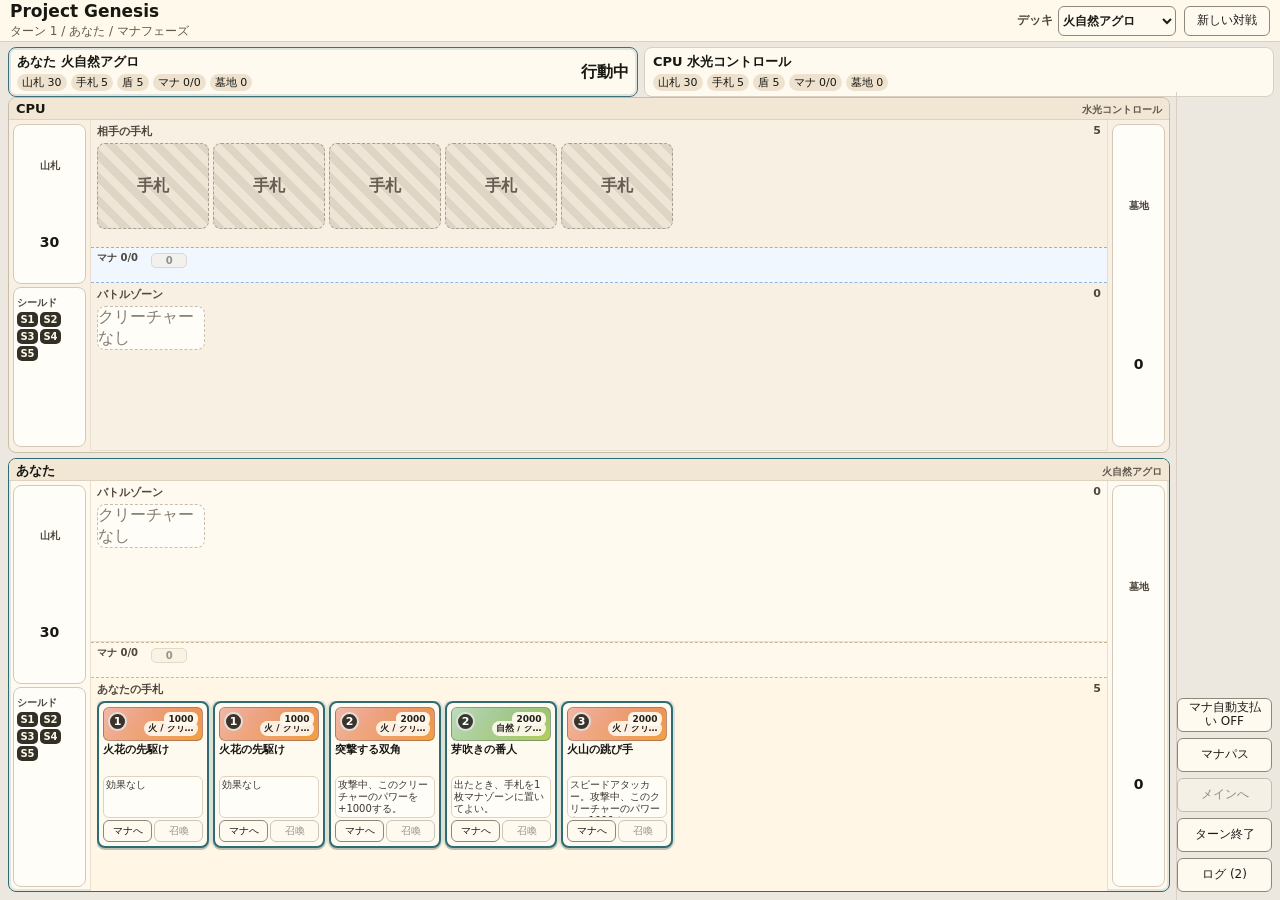
==== commit 934a03f3: "Add dark starter deck" ====
--- a/app/index.html
+++ b/app/index.html
@@ -19,6 +19,7 @@
             <select id="deck-select">
               <option value="0">火自然アグロ</option>
               <option value="1">水光コントロール</option>
+              <option value="2">闇ミッドレンジ</option>
             </select>
           </label>
           <button id="new-game" class="header-action" type="button">新しい対戦</button>
--- a/app/styles.css
+++ b/app/styles.css
@@ -423,6 +423,11 @@
   background: #fff1b9;
 }
 
+.mana-chip.dark {
+  border-color: #4b334e;
+  background: #e3d3e6;
+}
+
 .mana-chip.tapped {
   opacity: 0.62;
   transform: rotate(5deg);
@@ -684,6 +689,13 @@
   background:
     linear-gradient(135deg, rgba(255, 255, 245, 0.85), rgba(255, 255, 245, 0)),
     linear-gradient(150deg, #d6b94d, #fff1a3);
+}
+
+.card-visual.dark {
+  color: #f7edf7;
+  background:
+    linear-gradient(135deg, rgba(255, 235, 245, 0.24), rgba(255, 235, 245, 0)),
+    linear-gradient(150deg, #39253f, #8d3f58);
 }
 
 .cost-orb {
@@ -810,6 +822,11 @@
   background: #eee6b4;
 }
 
+.badge.dark {
+  color: #f8edf6;
+  background: #6f4a75;
+}
+
 .card-text {
   flex: 1;
   color: #3b352d;
@@ -912,6 +929,42 @@
   text-align: left;
 }
 
+.card-choice-grid {
+  display: flex;
+  flex-wrap: nowrap;
+  gap: 8px;
+  overflow-x: auto;
+  overflow-y: hidden;
+  padding-bottom: 4px;
+}
+
+.card-choice-button {
+  flex: 0 0 112px;
+  min-height: 0;
+  padding: 0;
+  border: 0;
+  background: transparent;
+  text-align: inherit;
+}
+
+.card-choice-button:hover .choice-card {
+  border-color: #2f6b72;
+  box-shadow:
+    0 0 0 2px rgba(47, 107, 114, 0.18),
+    0 2px 0 rgba(36, 32, 26, 0.18);
+}
+
+.card-choice-actions {
+  display: flex;
+  justify-content: flex-end;
+  gap: 8px;
+}
+
+.no-card-choice,
+.cancel-card-use-choice {
+  min-width: 112px;
+}
+
 .block-choice {
   display: grid;
   gap: 12px;
@@ -955,8 +1008,14 @@
 }
 
 .choice-card.attacker-preview {
+  min-height: 168px;
+  width: 152px;
   border-color: #b26a22;
   background: #fff4e4;
+}
+
+.choice-card.attacker-preview .card-visual {
+  min-height: 46px;
 }
 
 .blocker-choice-card {
@@ -978,6 +1037,10 @@
 .no-block-choice {
   justify-self: end;
   min-width: 132px;
+}
+
+.block-choice-dialog menu {
+  display: none;
 }
 
 menu {
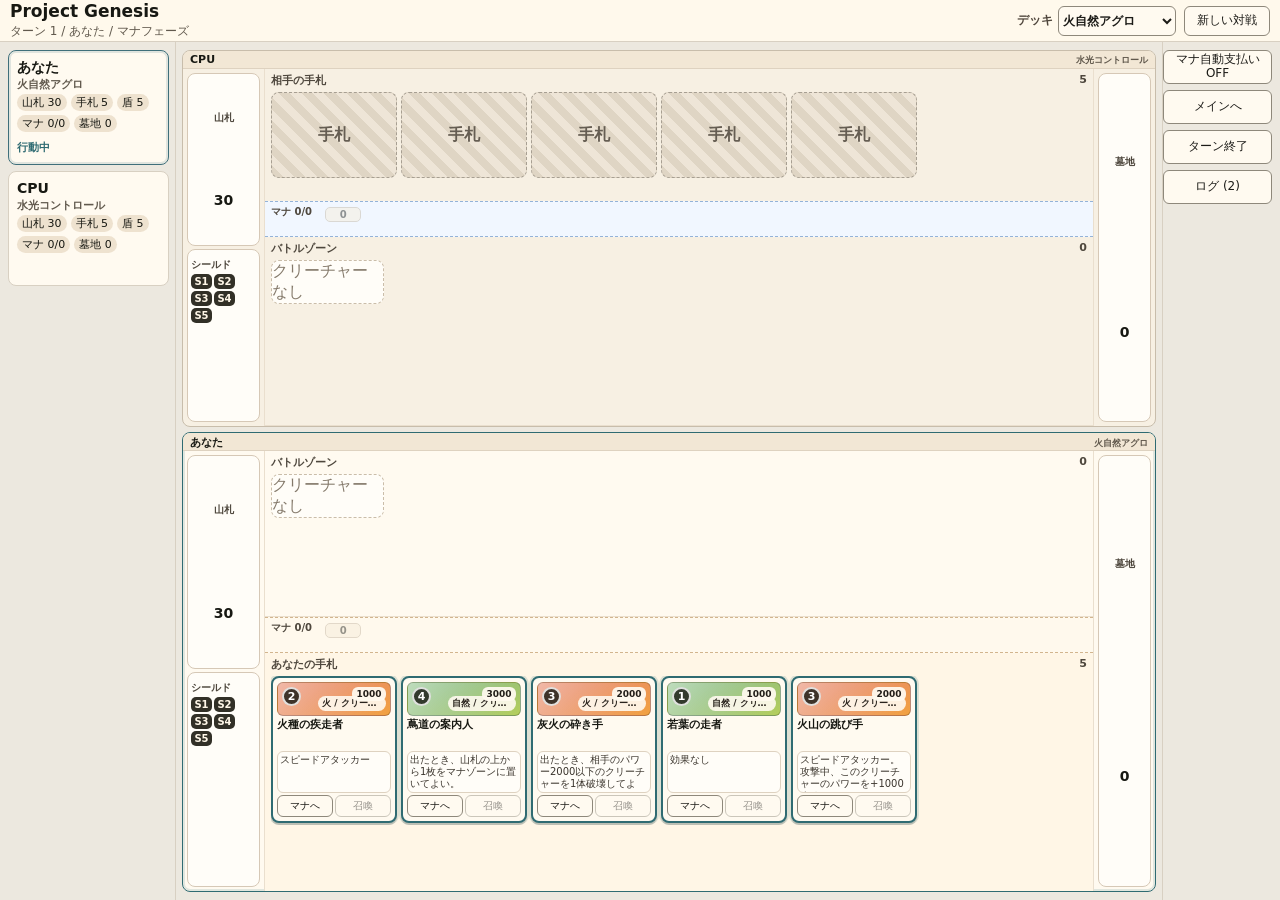
==== commit 3ab939fe: "Rework play layout columns" ====
--- a/app/index.html
+++ b/app/index.html
@@ -30,7 +30,6 @@
 
       <aside class="topbar-actions" aria-label="ゲーム操作">
         <button id="auto-pay" type="button" aria-pressed="false">マナ自動支払い OFF</button>
-        <button id="skip-mana" type="button">マナパス</button>
         <button id="next-phase" type="button">次のフェーズ</button>
         <button id="end-turn" type="button">ターン終了</button>
         <button id="expand-log" type="button">ログ</button>
--- a/app/styles.css
+++ b/app/styles.css
@@ -42,12 +42,11 @@
 
 .app-shell {
   display: grid;
-  grid-template-columns: minmax(0, 1fr) 104px;
-  grid-template-rows: 42px 50px minmax(0, 1fr);
+  grid-template-columns: 176px minmax(0, 1fr) 118px;
+  grid-template-rows: 42px minmax(0, 1fr);
   grid-template-areas:
-    "topbar topbar"
-    "score score"
-    "field controls";
+    "topbar topbar topbar"
+    "score field controls";
   height: 100vh;
   min-height: 640px;
   overflow: hidden;
@@ -112,8 +111,8 @@
   flex-direction: column;
   gap: 6px;
   align-self: stretch;
-  justify-content: flex-end;
-  padding: 5px 8px 8px 0;
+  justify-content: flex-start;
+  padding: 8px 8px 8px 0;
   border-left: 1px solid #d8d0c2;
 }
 
@@ -135,17 +134,20 @@
 .scoreboard {
   grid-area: score;
   display: grid;
-  grid-template-columns: repeat(2, minmax(0, 1fr));
+  grid-template-columns: 1fr;
+  align-content: start;
   gap: 6px;
-  padding: 5px 6px 0 8px;
+  padding: 8px 6px 8px 8px;
+  border-right: 1px solid #d8d0c2;
+  overflow-y: auto;
 }
 
 .player-summary {
   display: grid;
-  grid-template-columns: 1fr auto;
+  grid-template-columns: 1fr;
   gap: 8px;
-  align-items: center;
-  padding: 5px 8px;
+  align-items: start;
+  padding: 8px;
   border: 1px solid #d8d0c2;
   border-radius: 8px;
   background: #fffaf0;
@@ -158,7 +160,16 @@
 
 .player-summary h2 {
   margin: 0;
-  font-size: 13px;
+  font-size: 14px;
+  line-height: 1.2;
+}
+
+.player-summary h2 span {
+  display: block;
+  margin-top: 2px;
+  color: #61594d;
+  font-size: 11px;
+  font-weight: 700;
 }
 
 .stats {
@@ -175,10 +186,17 @@
   font-size: 11px;
 }
 
+.player-summary strong {
+  justify-self: start;
+  min-height: 16px;
+  color: #2f6b72;
+  font-size: 11px;
+}
+
 .battlefield {
   grid-area: field;
   min-height: 0;
-  padding: 5px 6px 8px 8px;
+  padding: 8px 6px;
   overflow: hidden;
 }
 
@@ -233,7 +251,7 @@
   min-height: 0;
   display: grid;
   grid-template-columns: 82px minmax(0, 1fr) 62px;
-  grid-template-rows: 22px minmax(0, 1.1fr) 36px minmax(0, 1.45fr);
+  grid-template-rows: 18px minmax(0, 1.1fr) 36px minmax(0, 1.58fr);
   grid-template-areas:
     "header header header"
     "left battle right"
@@ -261,19 +279,19 @@
   align-items: baseline;
   justify-content: space-between;
   gap: 8px;
-  padding: 3px 7px;
+  padding: 2px 7px;
   border-bottom: 1px solid #ded2c0;
   background: #f2e7d5;
 }
 
 .duel-area-header h2 {
   margin: 0;
-  font-size: 13px;
+  font-size: 11px;
 }
 
 .duel-area-header span {
   color: #61594d;
-  font-size: 10px;
+  font-size: 9px;
   font-weight: 700;
 }
 
@@ -555,7 +573,7 @@
 
 .hand-row .card,
 .hand-row .card-back {
-  flex: 0 0 112px;
+  flex: 0 0 126px;
 }
 
 .battle-row {
@@ -568,7 +586,7 @@
   display: flex;
   flex-direction: column;
   gap: 2px;
-  min-height: 124px;
+  min-height: 132px;
   padding: 4px;
   border: 2px solid #5d564b;
   border-radius: 8px;
@@ -667,6 +685,29 @@
     #ded4c2;
 }
 
+.card-visual.has-image {
+  min-height: 68px;
+  background: #17120f;
+}
+
+.card-art {
+  position: absolute;
+  inset: 0;
+  width: 100%;
+  height: 100%;
+  object-fit: cover;
+}
+
+.card-visual.has-image::after {
+  content: "";
+  position: absolute;
+  inset: 0;
+  background:
+    linear-gradient(180deg, rgba(0, 0, 0, 0.28), rgba(0, 0, 0, 0.02) 42%, rgba(0, 0, 0, 0.36)),
+    linear-gradient(90deg, rgba(0, 0, 0, 0.24), rgba(0, 0, 0, 0) 35%, rgba(0, 0, 0, 0.2));
+  pointer-events: none;
+}
+
 .card-visual.fire {
   background:
     linear-gradient(135deg, rgba(255, 244, 228, 0.65), rgba(255, 244, 228, 0)),
@@ -700,6 +741,7 @@
 
 .cost-orb {
   position: absolute;
+  z-index: 1;
   top: 4px;
   left: 4px;
   width: 19px;
@@ -716,6 +758,7 @@
 
 .card-type {
   position: absolute;
+  z-index: 1;
   right: 4px;
   bottom: 4px;
   padding: 1px 4px;
@@ -733,6 +776,7 @@
 .power-box,
 .spell-mark {
   position: absolute;
+  z-index: 1;
   right: 4px;
   top: 4px;
   min-width: 34px;
@@ -1052,15 +1096,10 @@
 
 @media (max-width: 980px) {
   .app-shell {
-    grid-template-columns: minmax(0, 1fr) 96px;
+    grid-template-columns: 148px minmax(0, 1fr) 104px;
     grid-template-areas:
-      "topbar topbar"
-      "score score"
-      "field controls";
-  }
-
-  .game-table {
-    grid-template-columns: 1fr;
+      "topbar topbar topbar"
+      "score field controls";
   }
 }
 
@@ -1104,4 +1143,19 @@
   .zone-grid {
     grid-template-columns: 1fr;
   }
-}
+
+  .scoreboard {
+    border-right: 0;
+    border-bottom: 1px solid #d8d0c2;
+    overflow: visible;
+  }
+
+  .player-summary {
+    padding: 6px 8px;
+  }
+
+  .hand-row .card,
+  .hand-row .card-back {
+    flex-basis: 116px;
+  }
+}
